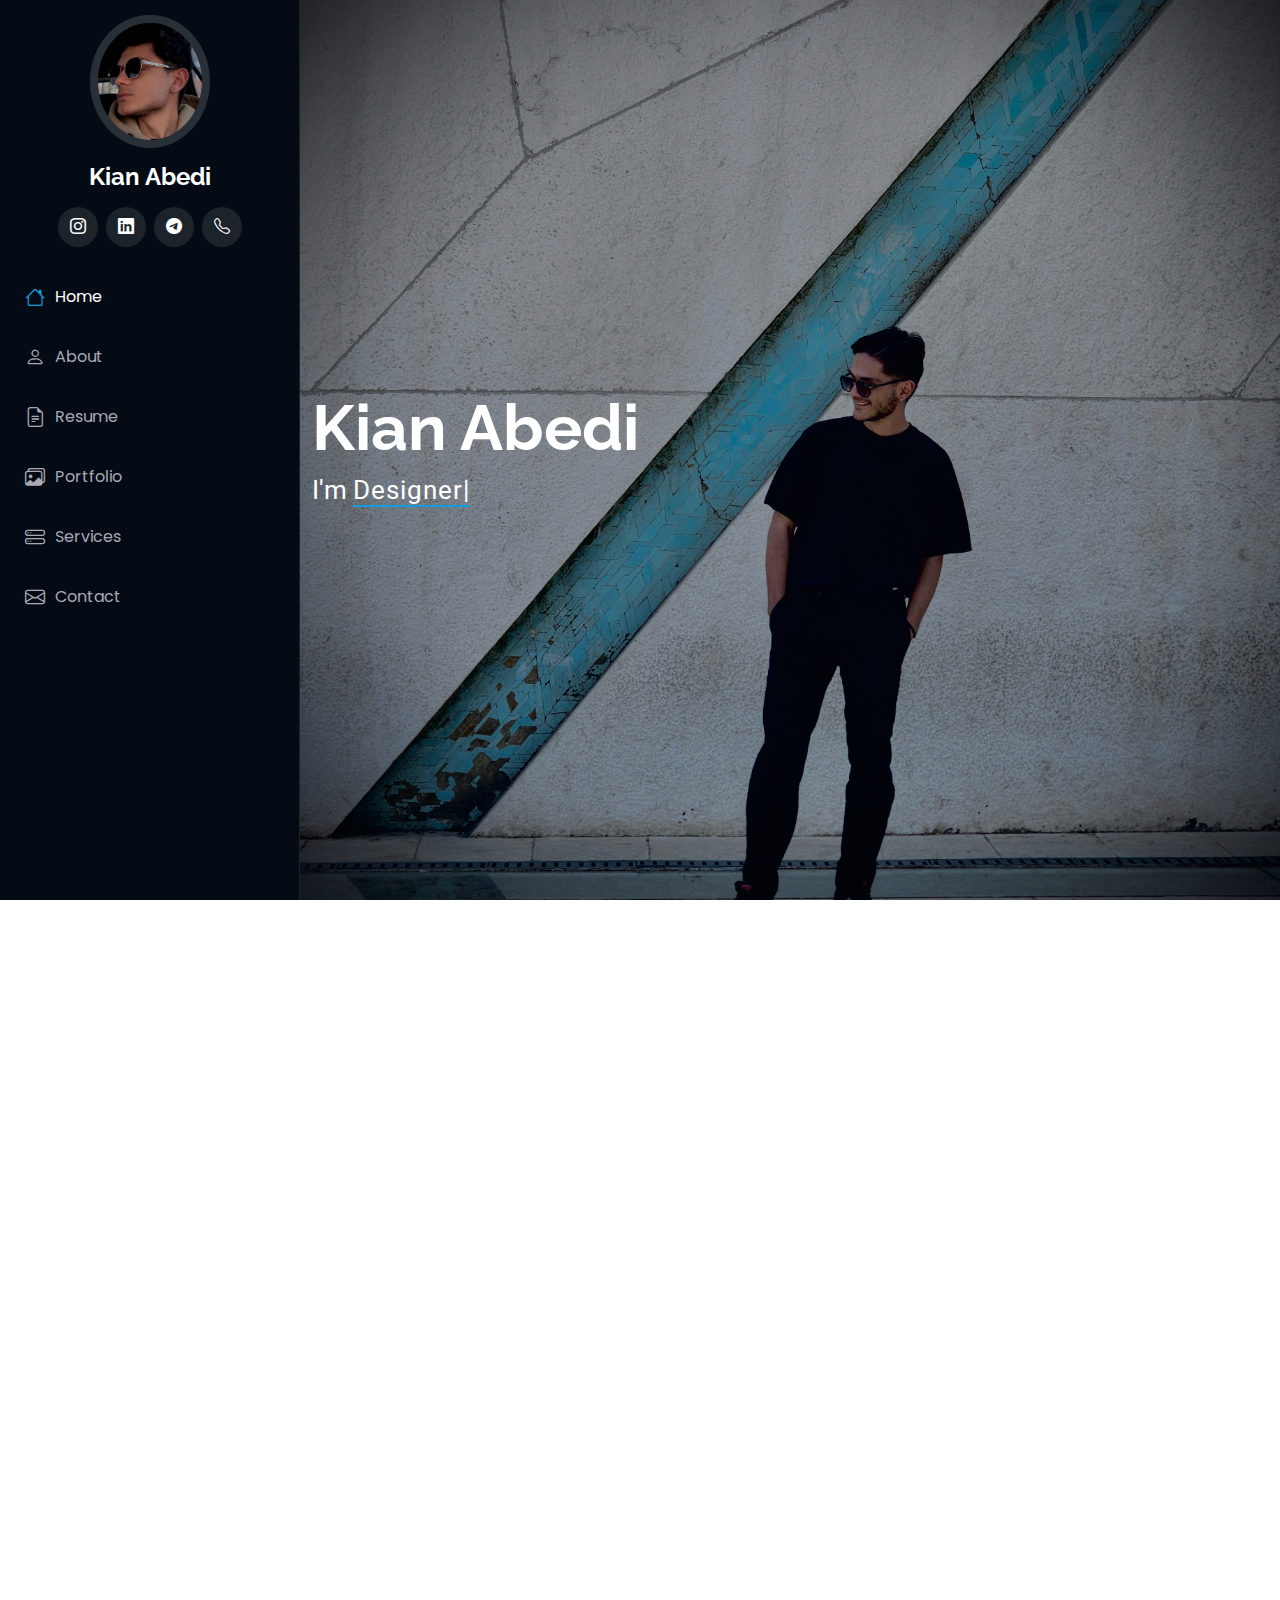
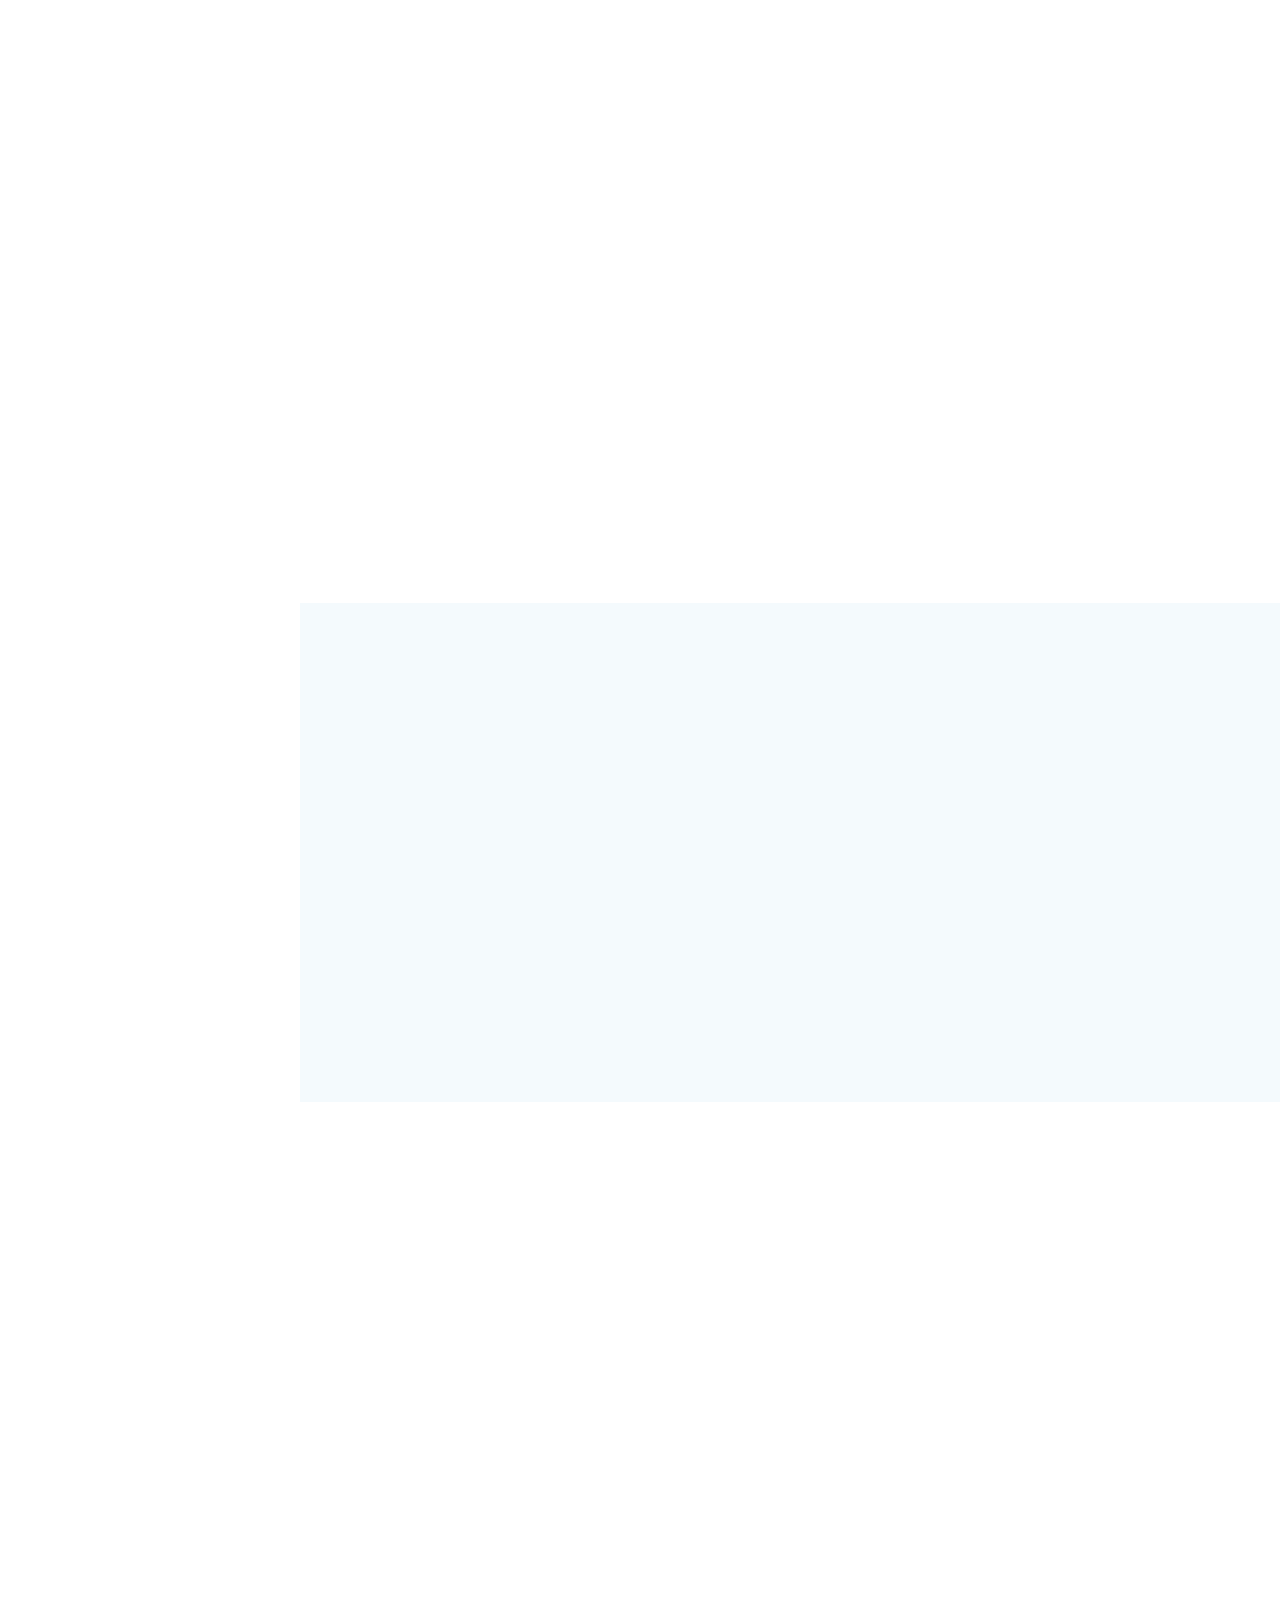
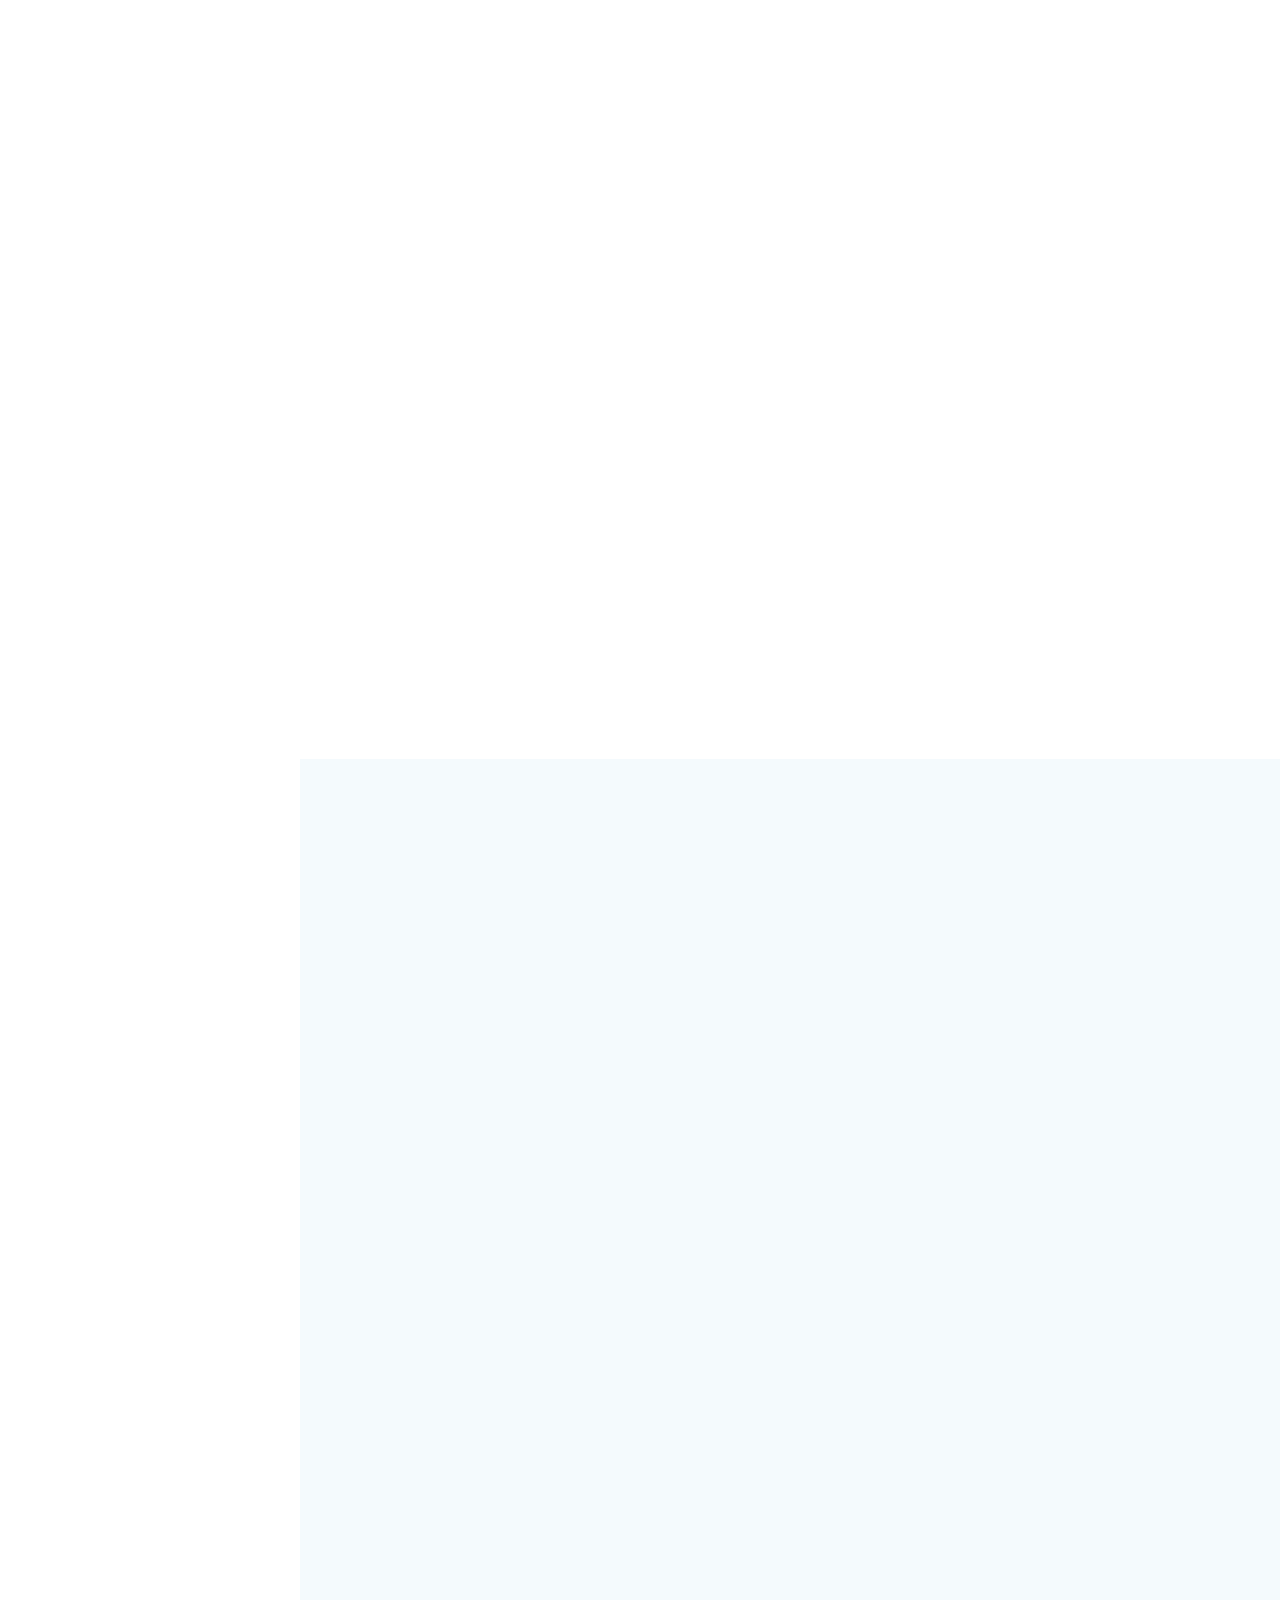
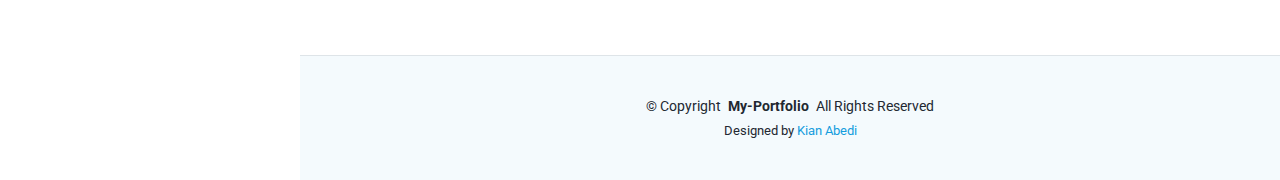
==== index.html @ f8574412 "Initial commit" ====
<!DOCTYPE html>
<html lang="en">

<head>
  <meta charset="utf-8">
  <meta content="width=device-width, initial-scale=1.0" name="viewport">
  <title>My profile </title>
  <meta content="" name="description">
  <meta content="" name="keywords">

  <!-- Favicons -->
  <link href="assets/img/favicon.png" rel="icon">
  <link href="assets/img/apple-touch-icon.png" rel="apple-touch-icon">

  <!-- Fonts -->
  <link href="https://fonts.googleapis.com" rel="preconnect">
  <link href="https://fonts.gstatic.com" rel="preconnect" crossorigin>
  <link href="https://fonts.googleapis.com/css2?family=Roboto:ital,wght@0,100;0,300;0,400;0,500;0,700;0,900;1,100;1,300;1,400;1,500;1,700;1,900&family=Poppins:ital,wght@0,100;0,200;0,300;0,400;0,500;0,600;0,700;0,800;0,900;1,100;1,200;1,300;1,400;1,500;1,600;1,700;1,800;1,900&family=Raleway:ital,wght@0,100;0,200;0,300;0,400;0,500;0,600;0,700;0,800;0,900;1,100;1,200;1,300;1,400;1,500;1,600;1,700;1,800;1,900&display=swap" rel="stylesheet">

  <!-- Vendor CSS Files -->
  <link href="assets/vendor/bootstrap/css/bootstrap.min.css" rel="stylesheet">
  <link href="assets/vendor/bootstrap-icons/bootstrap-icons.css" rel="stylesheet">
  <link href="assets/vendor/aos/aos.css" rel="stylesheet">
  <link href="assets/vendor/glightbox/css/glightbox.min.css" rel="stylesheet">
  <link href="assets/vendor/swiper/swiper-bundle.min.css" rel="stylesheet">

  <!-- Main CSS File -->
  <link href="assets/css/main.css" rel="stylesheet">

  <!-- =======================================================
  * Template Name: iPortfolio
  * Template URL: https://bootstrapmade.com/iportfolio-bootstrap-portfolio-websites-template/
  * Updated: Jun 29 2024 with Bootstrap v5.3.3
  * Author: BootstrapMade.com
  * License: https://bootstrapmade.com/license/
  ======================================================== -->
</head>

<body class="index-page">

  <header id="header" class="header dark-background d-flex flex-column">
    <i class="header-toggle d-xl-none bi bi-list"></i>

    <div class="profile-img">
      <img src="./assets/img/IMG_9076.jpeg" alt="" class="img-fluid rounded-circle">
    </div>

    <a href="index.html" class="logo d-flex align-items-center justify-content-center">
      <!-- Uncomment the line below if you also wish to use an image logo -->
      <!-- <img src="assets/img/logo.png" alt=""> -->
      <h1 class="sitename">Kian Abedi</h1>
    </a>

    <div class="social-links text-center">
      <a href="https://www.instagram.com/kian_svil?igsh=a2pzejVsZ3o5bjFk&utm_source=qr" class="instagram"><i class="bi bi-instagram"></i></a>
      <a href="https://linkedin.com/in/kianabedi" class="linkedin"><i class="bi bi-linkedin"></i></a>
      <a href="#" class="Telegram"><i class="bi bi-telegram"></i></a>
      <a href="tel:09356702188" class="telephone"><i class="bi bi-telephone"></i></a>
    </div>

    <nav id="navmenu" class="navmenu">
      <ul>
        <li><a href="#hero" class="active"><i class="bi bi-house navicon"></i>Home</a></li>
        <li><a href="#about"><i class="bi bi-person navicon"></i> About</a></li>
        <li><a href="#resume"><i class="bi bi-file-earmark-text navicon"></i> Resume</a></li>
        <li><a href="#portfolio"><i class="bi bi-images navicon"></i> Portfolio</a></li>
        <li><a href="#services"><i class="bi bi-hdd-stack navicon"></i> Services</a></li>
        <li><a href="#contact"><i class="bi bi-envelope navicon"></i> Contact</a></li>
      </ul>
    </nav>

  </header>

  <main class="main">

    <section id="hero" class="hero section dark-background">

      <img src="./assets/img/IMG_7003.jpg" alt="" data-aos="fade-in" class="">

      <div class="container" data-aos="fade-up" data-aos-delay="100">
        <h2>Kian Abedi</h2>
        <p>I'm <span class="typed" data-typed-items="Designer, Developer, Freelancer, pilot student">Designer</span><span class="typed-cursor typed-cursor--blink" aria-hidden="true"></span><span class="typed-cursor typed-cursor--blink" aria-hidden="true"></span></p>
      </div>

    </section>

    <!-- About Section -->
    <section id="about" class="about section">

      <!-- Section Title -->
      <div class="container section-title" data-aos="fade-up">
        <h2>About</h2>
        <p>Passionate and dedicated Junior Full Stack Developer with a strong focus on Front-End technologies. With a solid foundation in HTML, CSS, JavaScript, and frameworks like Tailwind CSS, Next.js, and React.js, I am driven by a desire to create seamless and engaging user experiences.

          Over the past few years, I have honed my skills through various projects, both academic and professional, where I have been responsible for designing, developing, and deploying responsive and intuitive web applications. My journey in web development began with a deep interest in how the web works, leading me to master the core languages of the web and explore modern frameworks that streamline development and enhance performance.
          
          What sets me apart is my commitment to continuous learning and staying updated with the latest trends and best practices in the tech industry. I thrive in collaborative environments and enjoy working closely with cross-functional teams to bring ideas to life. My problem-solving mindset and attention to detail ensure that I deliver high-quality solutions that meet user needs and business objectives..</p>
      </div><!-- End Section Title -->

      <div class="container" data-aos="fade-up" data-aos-delay="100">

        <div class="row gy-4 justify-content-center">
          <div class="col-lg-4">
            <img src="./assets/img/IMG_8285 2.jpeg" class="img-fluid" alt="">
          </div>
          <div class="col-lg-8 content">
            <h2>Front-end &amp; Web Developer.</h2>
            <p class="fst-italic py-3">
              Here’s a snapshot of my key competencies:
            </p>
            <div class="row">
              <div class="col-lg-6">
                <ul>
                  <li><i class="bi bi-chevron-right"></i> <strong>Phone:</strong> <span>0989356702188</span></li>
                  <li><i class="bi bi-chevron-right"></i> <strong>City:</strong> <span>Tehran</span></li>
                </ul>
              </div>
              <div class="col-lg-6">
                <ul>
                  <li><i class="bi bi-chevron-right"></i> <strong>Age:</strong> <span>23</span></li>
                  <li><i class="bi bi-chevron-right"></i> <strong>Degree:</strong> <span>Master</span></li>
                  <li><i class="bi bi-chevron-right"></i> <strong>Email:</strong> <span>kianabedi2188@yahoo.com</span></li>
                  <li><i class="bi bi-chevron-right"></i> <strong>Freelance:</strong> <span>Available</span></li>
                </ul>
              </div>
            </div>
            <p class="py-3">
           HTML & CSS: Proficient in creating well-structured, semantic, and accessible web pages.
             JavaScript: Skilled in writing clean, efficient code to enhance interactivity and functionality.
             React.js & Next.js: Experienced in building dynamic, component-based applications with state management.
             Tailwind CSS: Utilizing utility-first CSS to develop highly customizable and scalable UI designs.
             Version Control: Comfortable with Git and GitHub for managing code repositories and collaboration.
             Problem Solving: Adept at debugging and optimizing code to improve performance and user experience.
             I am eager to contribute to innovative projects where I can apply my skills and grow as a developer. If you’re looking for a proactive and enthusiastic team member who is always ready to take on new challenges, let’s connect!
            </p>
          </div>
        </div>

      </div>

    </section>

    <!-- Stats Section -->
    <section id="stats" class="stats section">

      <div class="container" data-aos="fade-up" data-aos-delay="100">

        <div class="row gy-4">

          <div class="col-lg-3 col-md-6">
            <div class="stats-item">
              <i class="bi bi-journal-richtext"></i>
              <span data-purecounter-start="0" data-purecounter-end="160" data-purecounter-duration="1" class="purecounter"></span>
              <p><strong>Projects</strong></p>
            </div>
          </div><!-- End Stats Item -->

          <div class="col-lg-3 col-md-6">
            <div class="stats-item">
              <i class="bi bi-headset"></i>
              <span data-purecounter-start="0" data-purecounter-end="400" data-purecounter-duration="1" class="purecounter"></span>
              <p><strong> Supporting</strong></p>
            </div>
          </div><!-- End Stats Item -->

          <div class="col-lg-3 col-md-6">
            <div class="stats-item">
              <i class="bi bi-people"></i>
              <span data-purecounter-start="0" data-purecounter-end="20" data-purecounter-duration="1" class="purecounter"></span>
              <p><strong>Hard Workers</strong></p>
            </div>
          </div><!-- End Stats Item -->

        </div>

      </div>

    </section><!-- /Stats Section -->

    <!-- Skills Section -->
    <section id="skills" class="skills section light-background">

      <!-- Section Title -->
      <div class="container section-title" data-aos="fade-up">
        <h2>Skills</h2>
      </div><!-- End Section Title -->

      <div class="container" data-aos="fade-up" data-aos-delay="100">

        <div class="row skills-content skills-animation">

          <div class="col-lg-6">

            <div class="progress">
              <span class="skill"><span>HTML</span> <i class="val">100%</i></span>
              <div class="progress-bar-wrap">
                <div class="progress-bar" role="progressbar" aria-valuenow="100" aria-valuemin="0" aria-valuemax="100"></div>
              </div>
            </div><!-- End Skills Item -->

            <div class="progress">
              <span class="skill"><span>CSS</span> <i class="val">90%</i></span>
              <div class="progress-bar-wrap">
                <div class="progress-bar" role="progressbar" aria-valuenow="90" aria-valuemin="0" aria-valuemax="100"></div>
              </div>
            </div><!-- End Skills Item -->

            <div class="progress">
              <span class="skill"><span>JavaScript</span> <i class="val">75%</i></span>
              <div class="progress-bar-wrap">
                <div class="progress-bar" role="progressbar" aria-valuenow="75" aria-valuemin="0" aria-valuemax="100"></div>
              </div>
            </div><!-- End Skills Item -->

          </div>

          <div class="col-lg-6">

            <div class="progress">
              <span class="skill"><span>React.js</span> <i class="val">90%</i></span>
              <div class="progress-bar-wrap">
                <div class="progress-bar" role="progressbar" aria-valuenow="90" aria-valuemin="0" aria-valuemax="100"></div>
              </div>
            </div><!-- End Skills Item -->

            <div class="progress">
              <span class="skill"><span>Tailwind.css</span> <i class="val">90%</i></span>
              <div class="progress-bar-wrap">
                <div class="progress-bar" role="progressbar" aria-valuenow="90" aria-valuemin="0" aria-valuemax="100"></div>
              </div>
            </div><!-- End Skills Item -->

            <div class="progress">
              <span class="skill"><span>Pilot.studen</span> <i class="val">100%</i></span>
              <div class="progress-bar-wrap">
                <div class="progress-bar" role="progressbar" aria-valuenow="100" aria-valuemin="0" aria-valuemax="100"></div>
              </div>
            </div><!-- End Skills Item -->
            
            <div class="progress">
              <span class="skill"><span>Next.js</span> <i class="val">60%</i></span>
              <div class="progress-bar-wrap">
                <div class="progress-bar" role="progressbar" aria-valuenow="55" aria-valuemin="0" aria-valuemax="100"></div>
              </div>
            </div>
          </div>

        </div>

      </div>

    </section><!-- /Skills Section -->

    <!-- Resume Section -->
    <id="resume" class="resume section">

      <!-- Section Title -->
      <div class="container section-title" data-aos="fade-up">
        <h2>Resume</h2>

      </div><!-- End Section Title -->

      <div class="container">

        <div class="row">

          <div class="col-lg-6" data-aos="fade-up" data-aos-delay="100">
            <h3 class="resume-title">Sumary</h3>

            <div class="resume-item pb-0">
              <h4>Kian Abedi</h4>
              <p><em>Dedicated and passionate front-end web developer with 3 years of experience building responsive websites using modern frameworks. A keen problem-solver who pays close attention to details and produces clean and optimized code. An avid learner who enjoys exploring new technologies to further develop my skill set.
              </em></p>
              <ul>
                <li>Tehran , iran</li>
                <li>0935-670-2188</li>
                <li>kianabedi2188@yahoo.com</li>
              </ul>
            </div>

            <h3 class="resume-title">Education</h3>
            <div class="resume-item">
              <h4>Parsis-aviation &amp; pilot-student</h4>
              <h5>2020 - 2024</h5>
              <p><em>Tehran , iran </em></p>
              <p>As a dedicated pilot student, I am passionately pursuing my dream of becoming a professional pilot. My journey involves rigorous training, constant learning, and a commitment to safety and excellence. I am focused on mastering the skills and knowledge required to navigate the skies confidently. With each flight, I am one step closer to achieving my goal of soaring as a skilled and responsible pilot.</p>
            </div><!-- Edn Resume Item -->

            <div class="resume-item">
              <h4>Azad University &amp; English-Language Education</h4>
              <h5>2021 - 2024</h5>
              <p><em>Tehran - iran</em></p>
              <p>As an enthusiastic student of English-Language Education, I am committed to mastering the art of teaching English effectively. My academic journey involves deep immersion in linguistics, pedagogical techniques, and cross-cultural communication. I am dedicated to not only becoming proficient in the English language but also to developing the skills necessary to inspire and educate others. My goal is to create engaging learning environments that foster a love for language and empower students to communicate confidently in English.</p>
            </div><!-- Edn Resume Item -->

          </div>

          <div class="col-lg-6" data-aos="fade-up" data-aos-delay="200">
            <h3 class="resume-title">Professional Experience</h3>
            <div class="resume-item">
              <h4>Junior Front-End</h4>
              <h5>2021 - Present</h5>
              <p><em>Tehran - iran  </em></p>
              <ul>
                <li>Created responsive and user-friendly web applications using React.js and Tailwind CSS</li>
                <li>Developed and maintained front-end features, enhancing user experience across devices.
                </li>
                <li>Collaborated with cross-functional teams to deliver high-quality, scalable code.</li>
                <li>Utilized modern front-end tools and frameworks to optimize performance and design.</li>
                <li>Continuously learned and implemented best practices in front-end development.</li>
              </ul>
            </div><!-- Edn Resume Item -->

            <div class="resume-item">
              <h4>Real Estate</h4>
              <h5>2022- 2023</h5>
              <p><em>Remote - US</em></p>
              <ul>
                <li>Successfully managed property transactions, ensuring seamless sales and purchases.</li>
                <li>Conducted market research to provide clients with accurate property valuations.</li>
                <li>Coordinated property viewings and open houses, enhancing client engagement.</li>
                <li>Maintained strong client relationships through excellent communication and service.</li>
              </ul>
            </div><!-- Edn Resume Item -->

          </div>

        </div>

      </div>
     <!---->
    </section><!-- /Resume Section >

    <!-- Portfolio Section -->
    <section id="portfolio" class="portfolio section light-background">

      <!-- Section Title -->
      <div class="container section-title" data-aos="fade-up">
        <h2>Portfolio</h2>
        <p>I excel in simplifying technical concepts, making them easy to understand for anyone, and effectively communicating complex ideas to diverse audiences:</p>
      </div><!-- End Section Title -->

      <div class="container">

        <div class="isotope-layout" data-default-filter="*" data-layout="masonry" data-sort="original-order">

          <ul class="portfolio-filters isotope-filters" data-aos="fade-up" data-aos-delay="100">
            <li data-filter="*" class="filter-active">All</li>
            <li data-filter=".filter-app">Front-End</li>
            <li data-filter=".filter-product">Aviation</li>
          </ul><!-- End Portfolio Filters -->

          <div class="row gy-4 isotope-container" data-aos="fade-up" data-aos-delay="200">

            <div class="col-lg-4 col-md-6 portfolio-item isotope-item filter-app">
              <div class="portfolio-content h-100">
                <img src="./assets/img/altumcode-oZ61KFUQsus-unsplash.jpg" class="img-fluid" alt="">
                <div class="portfolio-info">
                  <h4>Code</h4>
                  <p> Instructions executed by computers.</p>
                  <a href="./assets/img/altumcode-oZ61KFUQsus-unsplash.jpg" title="Code" data-gallery="portfolio-gallery-app" class="glightbox preview-link"><i class="bi bi-zoom-in"></i></a>
                  <a href="portfolio-details.html" title="More Details" class="details-link"><i class="bi bi-link-45deg"></i></a>
                </div>
              </div>
            </div><!-- End Portfolio Item -->

            <div class="col-lg-4 col-md-6 portfolio-item isotope-item filter-product">
              <div class="portfolio-content h-100">
                <img src="./assets/img/john-mcarthur-PrdNTrIrG8w-unsplash.jpg" class="img-fluid" alt="">
                <div class="portfolio-info">
                  <h4>Aircraft</h4>
                  <p> A vehicle for air travel.</p>
                  <a href="./assets/img/john-mcarthur-PrdNTrIrG8w-unsplash.jpg" title="Aircraft" data-gallery="portfolio-gallery-product" class="glightbox preview-link"><i class="bi bi-zoom-in"></i></a>
                  <a href="portfolio-details.html" title="More Details" class="details-link"><i class="bi bi-link-45deg"></i></a>
                </div>
              </div>
            </div><!-- End Portfolio Item -->

    

          

            <div class="col-lg-4 col-md-6 portfolio-item isotope-item filter-app">
              <div class="portfolio-content h-100">
                <img src="assets/img/app-3.jpg" class="img-fluid" alt="">
                <div class="portfolio-info">
                  <h4>App</h4>
                  <p>Software designed for specific tasks.</p>
                  <a href="./assets/img/app-3.jpg" title="App" data-gallery="portfolio-gallery-app" class="glightbox preview-link"><i class="bi bi-zoom-in"></i></a>
                  <a href="portfolio-details.html" title="More Details" class="details-link"><i class="bi bi-link-45deg"></i></a>
                </div>
              </div>
            </div><!-- End Portfolio Item -->

            <div class="col-lg-4 col-md-6 portfolio-item isotope-item filter-product">
              <div class="portfolio-content h-100">
                <img src="./assets/img/chris-leipelt-4UgUpo3YdKk-unsplash.jpg" class="img-fluid" alt="">
                <div class="portfolio-info">
                  <h4>cockpit</h4>
                  <p> Pilot's control area in aircraft.</p>
                  <a href="./assets/img/chris-leipelt-4UgUpo3YdKk-unsplash.jpg" title="cockpit" data-gallery="portfolio-gallery-product" class="glightbox preview-link"><i class="bi bi-zoom-in"></i></a>
                  <a href="portfolio-details.html" title="More Details" class="details-link"><i class="bi bi-link-45deg"></i></a>
                </div>
              </div>
            </div><!-- End Portfolio Item -->

           

          
            <div class="col-lg-4 col-md-6 portfolio-item isotope-item filter-app">
              <div class="portfolio-content h-100">
                <img src="./assets/img/emile-perron-xrVDYZRGdw4-unsplash.jpg" class="img-fluid" alt="">
                <div class="portfolio-info">
                  <h4>Developer</h4>
                  <p>Creates and designs software applications.</p>
                  <a href="./assets/img/emile-perron-xrVDYZRGdw4-unsplash.jpg" title="developer" data-gallery="portfolio-gallery-app" class="glightbox preview-link"><i class="bi bi-zoom-in"></i></a>
                  <a href="portfolio-details.html" title="More Details" class="details-link"><i class="bi bi-link-45deg"></i></a>
                </div>
              </div>
            </div><!-- End Portfolio Item -->

            <div class="col-lg-4 col-md-6 portfolio-item isotope-item filter-product">
              <div class="portfolio-content h-100">
                <img src="./assets/img/ross-parmly-rf6ywHVkrlY-unsplash.jpg" class="img-fluid" alt="">
                <div class="portfolio-info">
                  <h4>Airfoil</h4>
                  <p>A shape that generates lift.</p>
                  <a href="./assets/img/ross-parmly-rf6ywHVkrlY-unsplash.jpg" title="Airfoil" data-gallery="portfolio-gallery-product" class="glightbox preview-link"><i class="bi bi-zoom-in"></i></a>
                  <a href="portfolio-details.html" title="More Details" class="details-link"><i class="bi bi-link-45deg"></i></a>
                </div>
              </div>
            </div><!-- End Portfolio Item -->

           
          

          </div><!-- End Portfolio Container -->

        </div>

      </div>

    </section><!-- /Portfolio Section -->

    <!-- Services Section -->
    <section id="services" class="services section">

      <!-- Section Title -->
      <div class="container section-title" data-aos="fade-up">
        <h2>Services</h2>
        <p>Here are some of the key services I offer as a Front-End Developer : </p>
      </div><!-- End Section Title -->

      <div class="container">

        <div class="row gy-4">

          <div class="col-lg-4 col-md-6 service-item d-flex" data-aos="fade-up" data-aos-delay="100">
            <div class="icon flex-shrink-0"><i class="bi bi-briefcase"></i></div>
            <div>
              <h4 class="title"><a  class="stretched-link">Responsive Web Design</a></h4>
              <p class="description">I build efficient and scalable web applications using modern front-end technologies such as React.js and Next.js</p>
            </div>
          </div>
          <!-- End Service Item -->

          <div class="col-lg-4 col-md-6 service-item d-flex" data-aos="fade-up" data-aos-delay="200">
            <div class="icon flex-shrink-0"><i class="bi bi-card-checklist"></i></div>
            <div>
              <h4 class="title"><a class="stretched-link">Precision and Organization</a></h4>
              <p class="description">I ensure all work is well-organized and meticulously done according to specifications, achieving high standards consistently.</p>
            </div>
          </div><!-- End Service Item -->

          <div class="col-lg-4 col-md-6 service-item d-flex" data-aos="fade-up" data-aos-delay="300">
            <div class="icon flex-shrink-0"><i class="bi bi-bar-chart"></i></div>
            <div>
              <h4 class="title"><a  class="stretched-link">Performance Optimization</a></h4>
              <p class="description">I improve website performance by optimizing loading times and ensuring smooth user interactions.</p>
            </div>
          </div><!-- End Service Item -->

          <div class="col-lg-4 col-md-6 service-item d-flex" data-aos="fade-up" data-aos-delay="400">
            <div class="icon flex-shrink-0"><i class="bi bi-binoculars"></i></div>
            <div>
              <h4 class="title"><a  class="stretched-link">Web Security</a></h4>
              <p class="description">I implement best practices in web security to protect applications and user data from potential threats.</p>
            </div>
          </div><!-- End Service Item -->

          <div class="col-lg-4 col-md-6 service-item d-flex" data-aos="fade-up" data-aos-delay="500">
            <div class="icon flex-shrink-0"><i class="bi bi-brightness-high"></i></div>
            <div>
              <h4 class="title"><a  class="stretched-link">UI/UX Design</a></h4>
              <p class="description">I design user interfaces that are intuitive and visually engaging to enhance the overall user experience</p>
            </div>
          </div><!-- End Service Item -->

          <div class="col-lg-4 col-md-6 service-item d-flex" data-aos="fade-up" data-aos-delay="600">
            <div class="icon flex-shrink-0"><i class="bi bi-calendar4-week"></i></div>
            <div>
              <h4 class="title"><a  class="stretched-link">On-Time Delivery</a></h4>
              <p class="description">I am committed to delivering projects on time, ensuring timely completion of all tasks and meeting deadlines effectively.</p>
            </div>
          </div><!-- End Service Item -->

        </div>

      </div>

  </section><!-- /Services Section -->

   
       

    <!-- Contact Section -->
    <section id="contact" class="contact section">

      <!-- Section Title -->
      <div class="container section-title" data-aos="fade-up">
        <h2>Contact</h2>
        <p>Necessitatibus eius consequatur ex aliquid fuga eum quidem sint consectetur velit</p>
      </div><!-- End Section Title -->

      <div class="container" data-aos="fade-up" data-aos-delay="100">

        <div class="row gy-4">

          <div class="col-lg-5">

            <div class="info-wrap">
              <div class="info-item d-flex" data-aos="fade-up" data-aos-delay="200">
                <i class="bi bi-geo-alt flex-shrink-0"></i>
                <div>
                  <h3>Address</h3>
                  <p>Tehran-janat abad junubi </p>
                </div>
              </div><!-- End Info Item -->

              <div class="info-item d-flex" data-aos="fade-up" data-aos-delay="300">
                <i class="bi bi-telephone flex-shrink-0"></i>
                <div>
                  <h3>Call Me </h3>
                  <p>+98 935 670 2188</p>
                </div>
              </div><!-- End Info Item -->

              <div class="info-item d-flex" data-aos="fade-up" data-aos-delay="400">
                <i class="bi bi-envelope flex-shrink-0"></i>
                <div>
                  <h3>Email Me</h3>
                  <p>kianabedi2188@yahoo.com</p>
                </div>
              </div><!-- End Info Item -->

              <iframe src="https://www.google.com/maps/embed?pb=!1m18!1m12!1m3!1d207344.8006439397!2d51.18284513542842!3d35.70746141210969!2m3!1f0!2f0!3f0!3m2!1i1024!2i768!4f13.1!3m3!1m2!1s0x3f8e00491ff3dcd9%3A0xf0b3697c567024bc!2sTehran%2C%20Tehran%20Province%2C%20Iran!5e0!3m2!1sen!2s!4v1721412461851!5m2!1sen!2s" width="350" height="300" style="border:0;" allowfullscreen="" loading="lazy" referrerpolicy="no-referrer-when-downgrade"></iframe>            </div>
          </div>

              </div>
            </form>
          </div>

        </div>

      </div>

    </section><!-- /Contact Section -->

  </main>

  <footer id="footer" class="footer position-relative light-background">

    <div class="container">
      <div class="copyright text-center ">
        <p>© <span>Copyright</span> <strong class="px-1 sitename">My-Portfolio</strong> <span>All Rights Reserved</span></p>
      </div>
      <div class="credits">
   
        Designed by <a href="https://linkedin.com/in/kianabedi">Kian Abedi </a>
      </div>
    </div>

  </footer>

  <!-- Scroll Top -->
  <a href="#" id="scroll-top" class="scroll-top d-flex align-items-center justify-content-center"><i class="bi bi-arrow-up-short"></i></a>

  <!-- Preloader -->
  <div id="preloader"></div>

  <!-- Vendor JS Files -->
  <script src="assets/vendor/bootstrap/js/bootstrap.bundle.min.js"></script>
  <script src="assets/vendor/php-email-form/validate.js"></script>
  <script src="assets/vendor/aos/aos.js"></script>
  <script src="assets/vendor/typed.js/typed.umd.js"></script>
  <script src="assets/vendor/purecounter/purecounter_vanilla.js"></script>
  <script src="assets/vendor/waypoints/noframework.waypoints.js"></script>
  <script src="assets/vendor/glightbox/js/glightbox.min.js"></script>
  <script src="assets/vendor/imagesloaded/imagesloaded.pkgd.min.js"></script>
  <script src="assets/vendor/isotope-layout/isotope.pkgd.min.js"></script>
  <script src="assets/vendor/swiper/swiper-bundle.min.js"></script>

  <!-- Main JS File -->
  <script src="assets/js/main.js"></script>

</body>

</html>
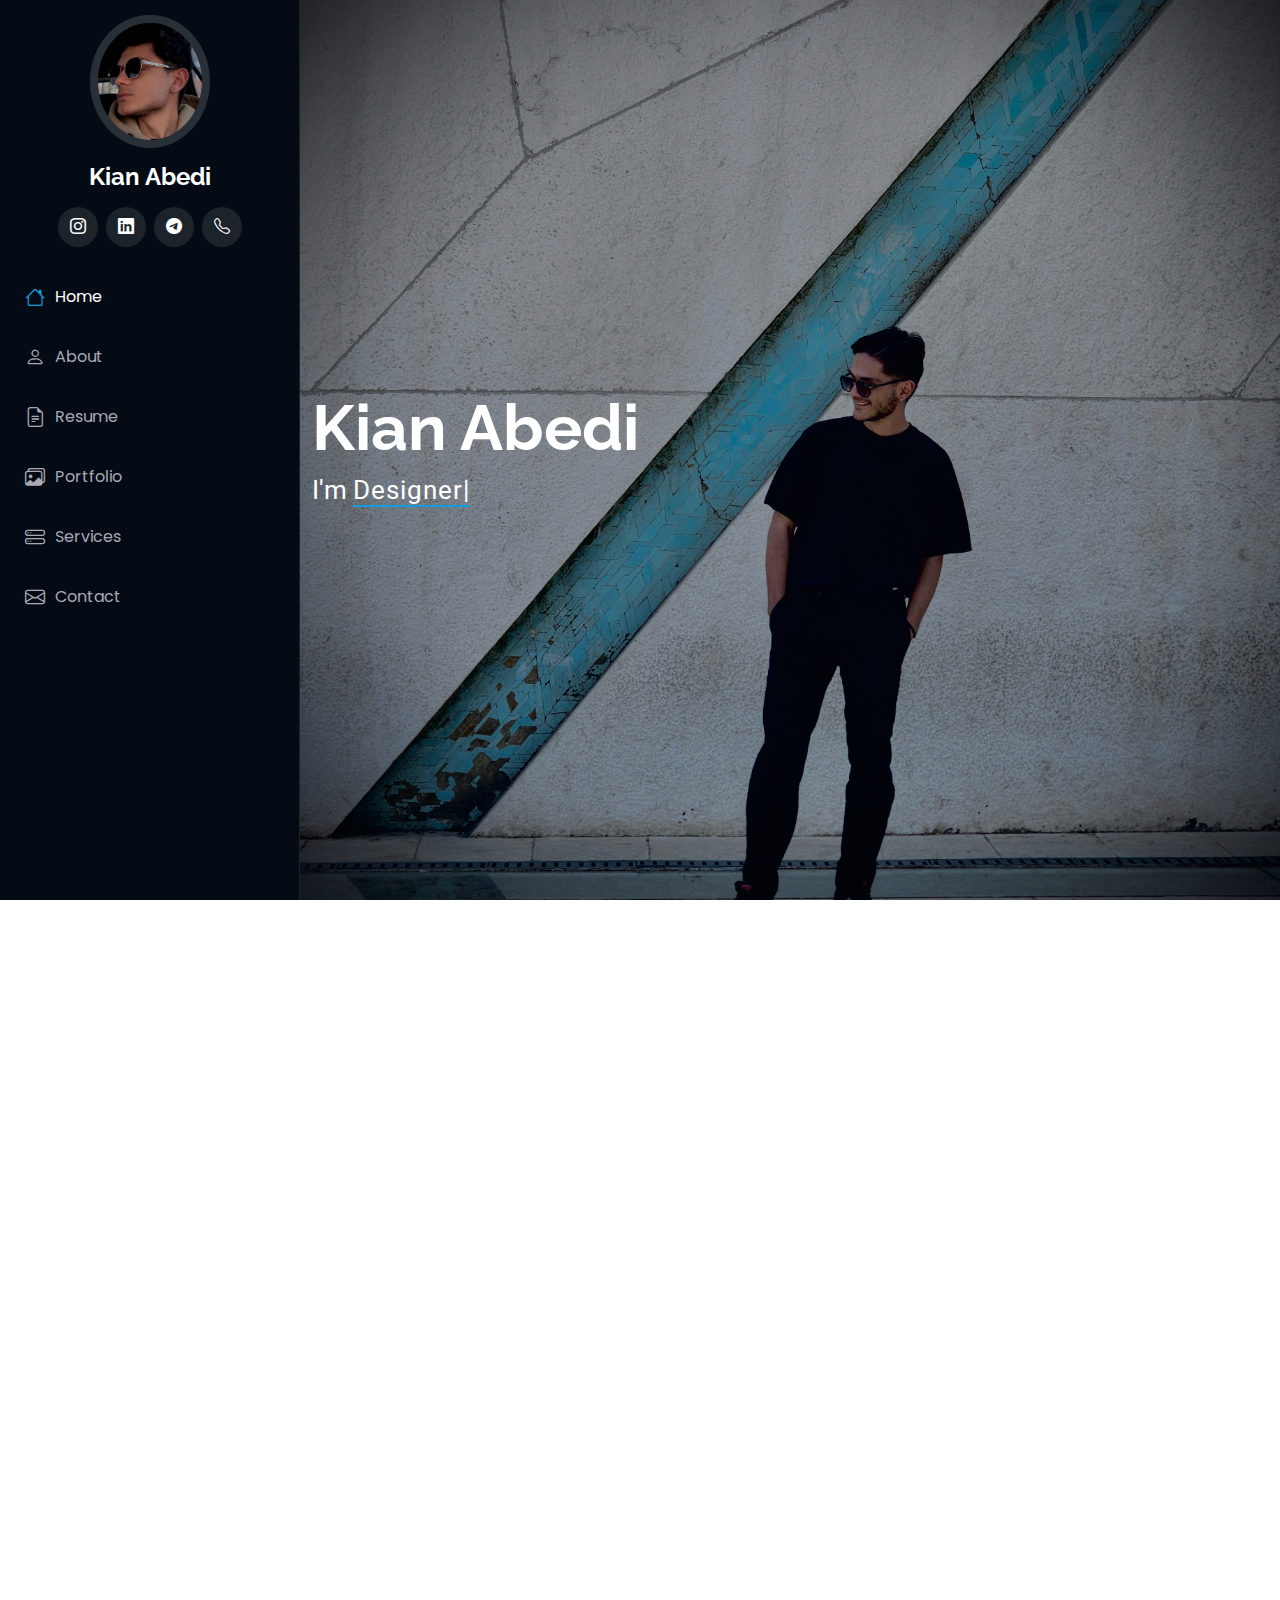
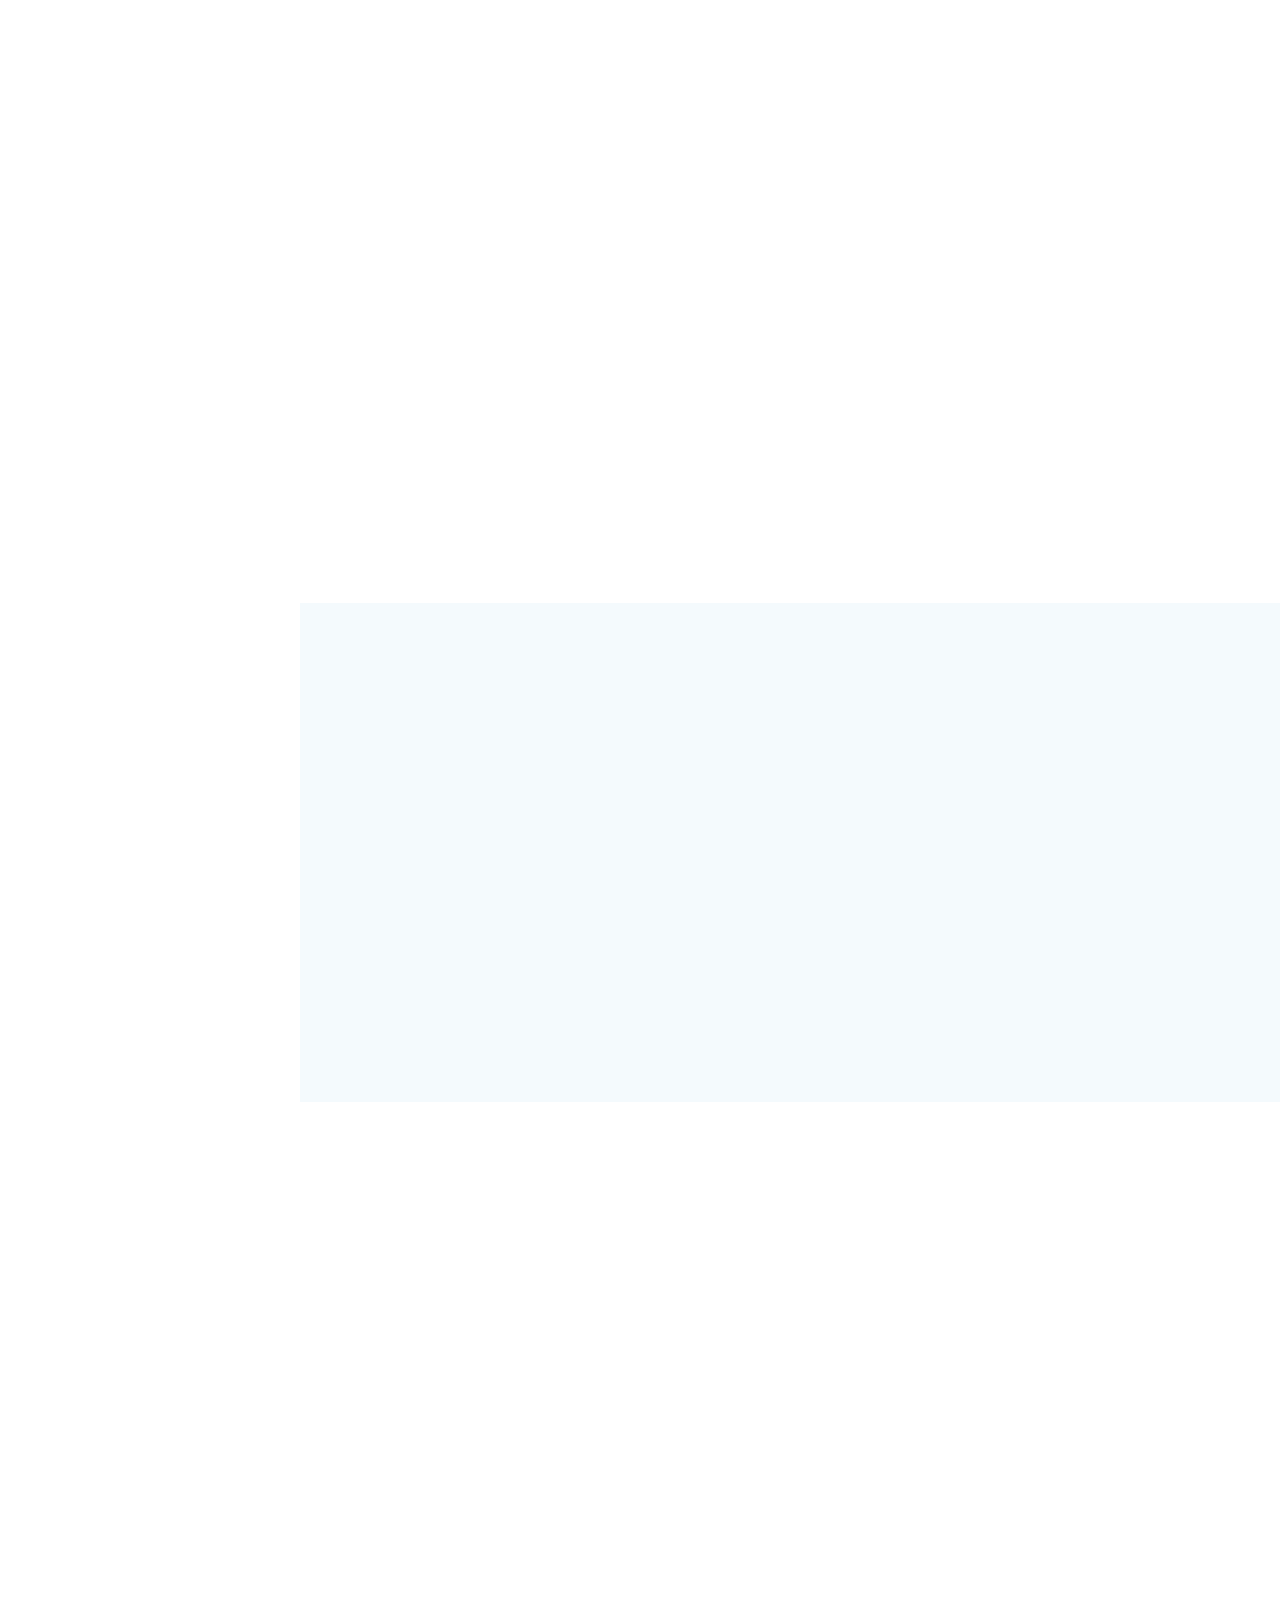
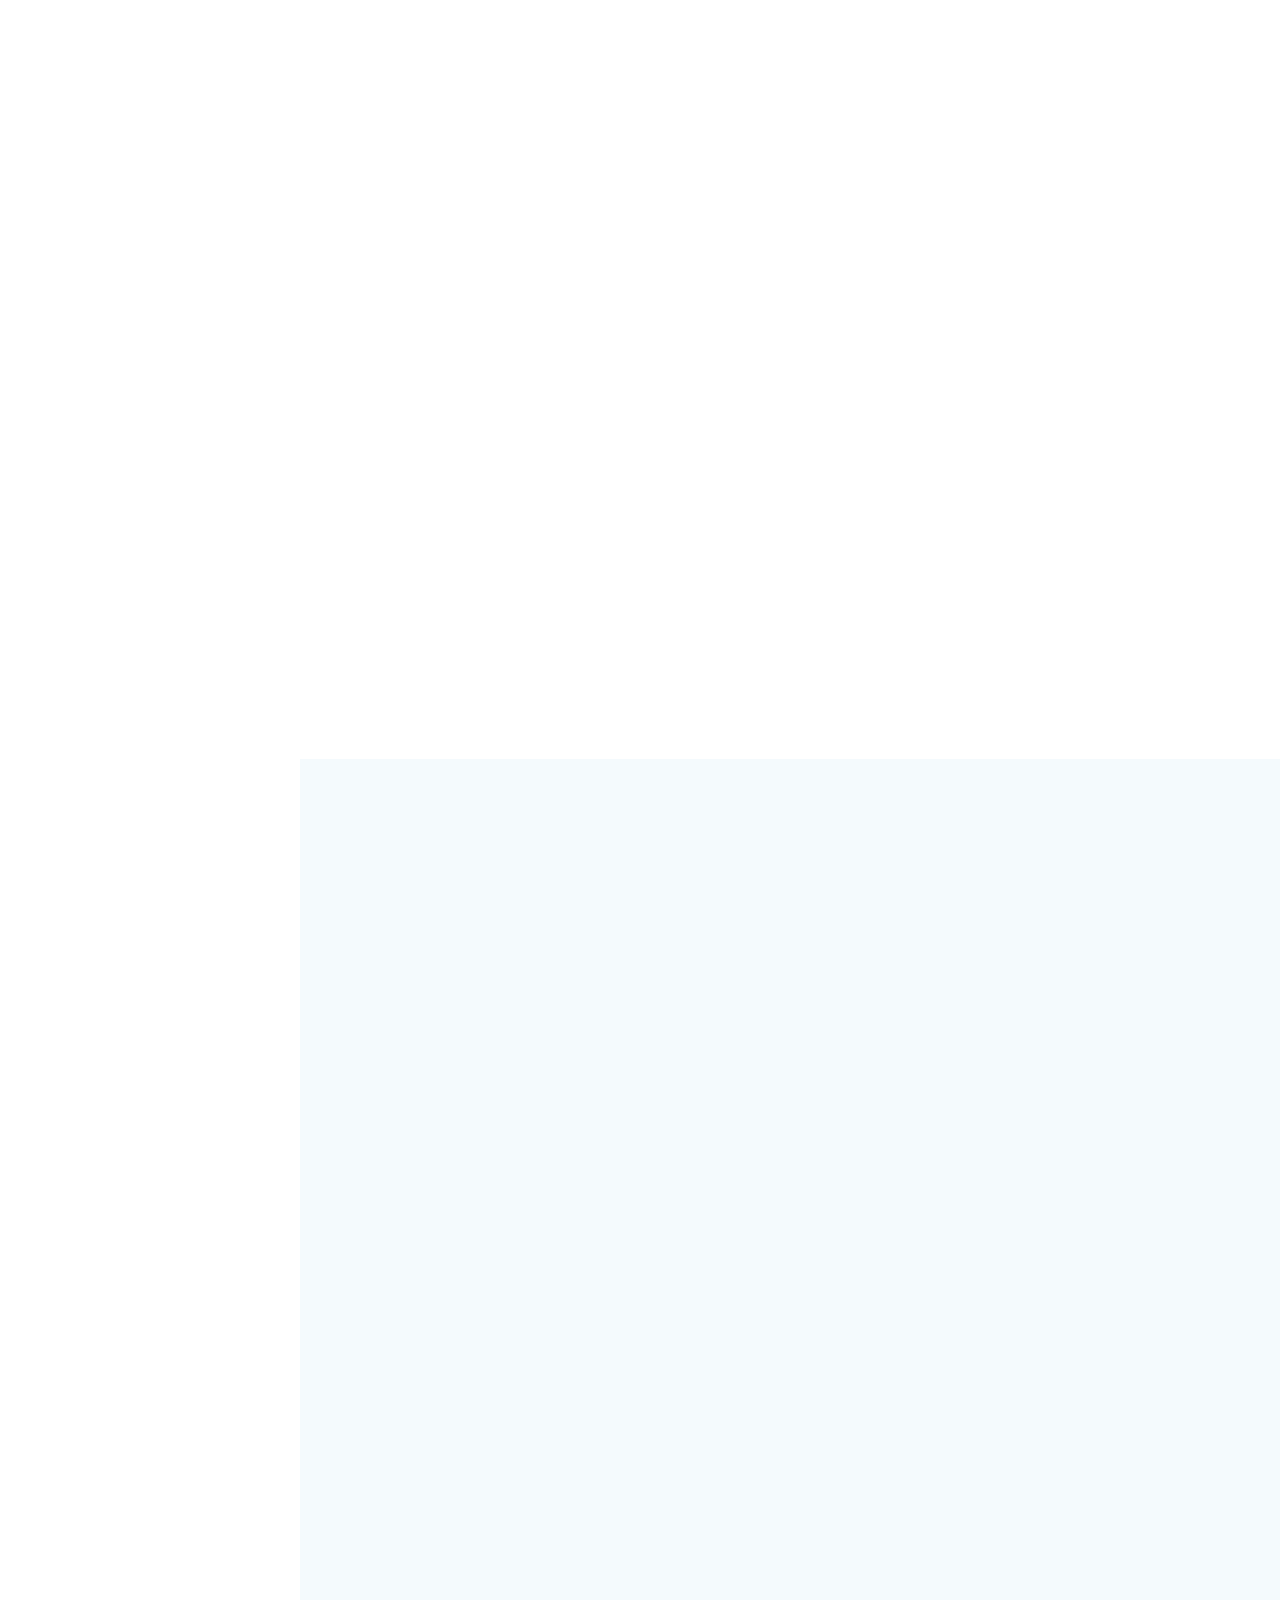
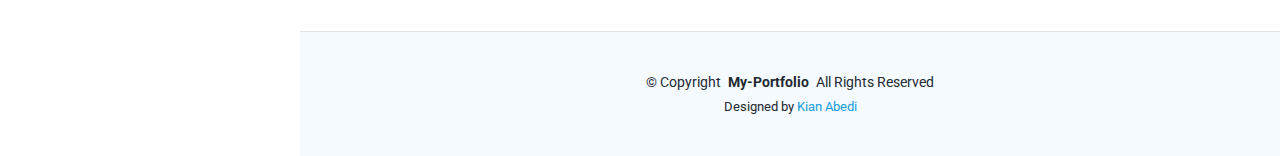
==== commit 3bbd85c4: "Update index.html" ====
--- a/index.html
+++ b/index.html
@@ -519,7 +519,7 @@
       <!-- Section Title -->
       <div class="container section-title" data-aos="fade-up">
         <h2>Contact</h2>
-        <p>Necessitatibus eius consequatur ex aliquid fuga eum quidem sint consectetur velit</p>
+    
       </div><!-- End Section Title -->
 
       <div class="container" data-aos="fade-up" data-aos-delay="100">
@@ -605,4 +605,4 @@
 
 </body>
 
-</html>+</html>
